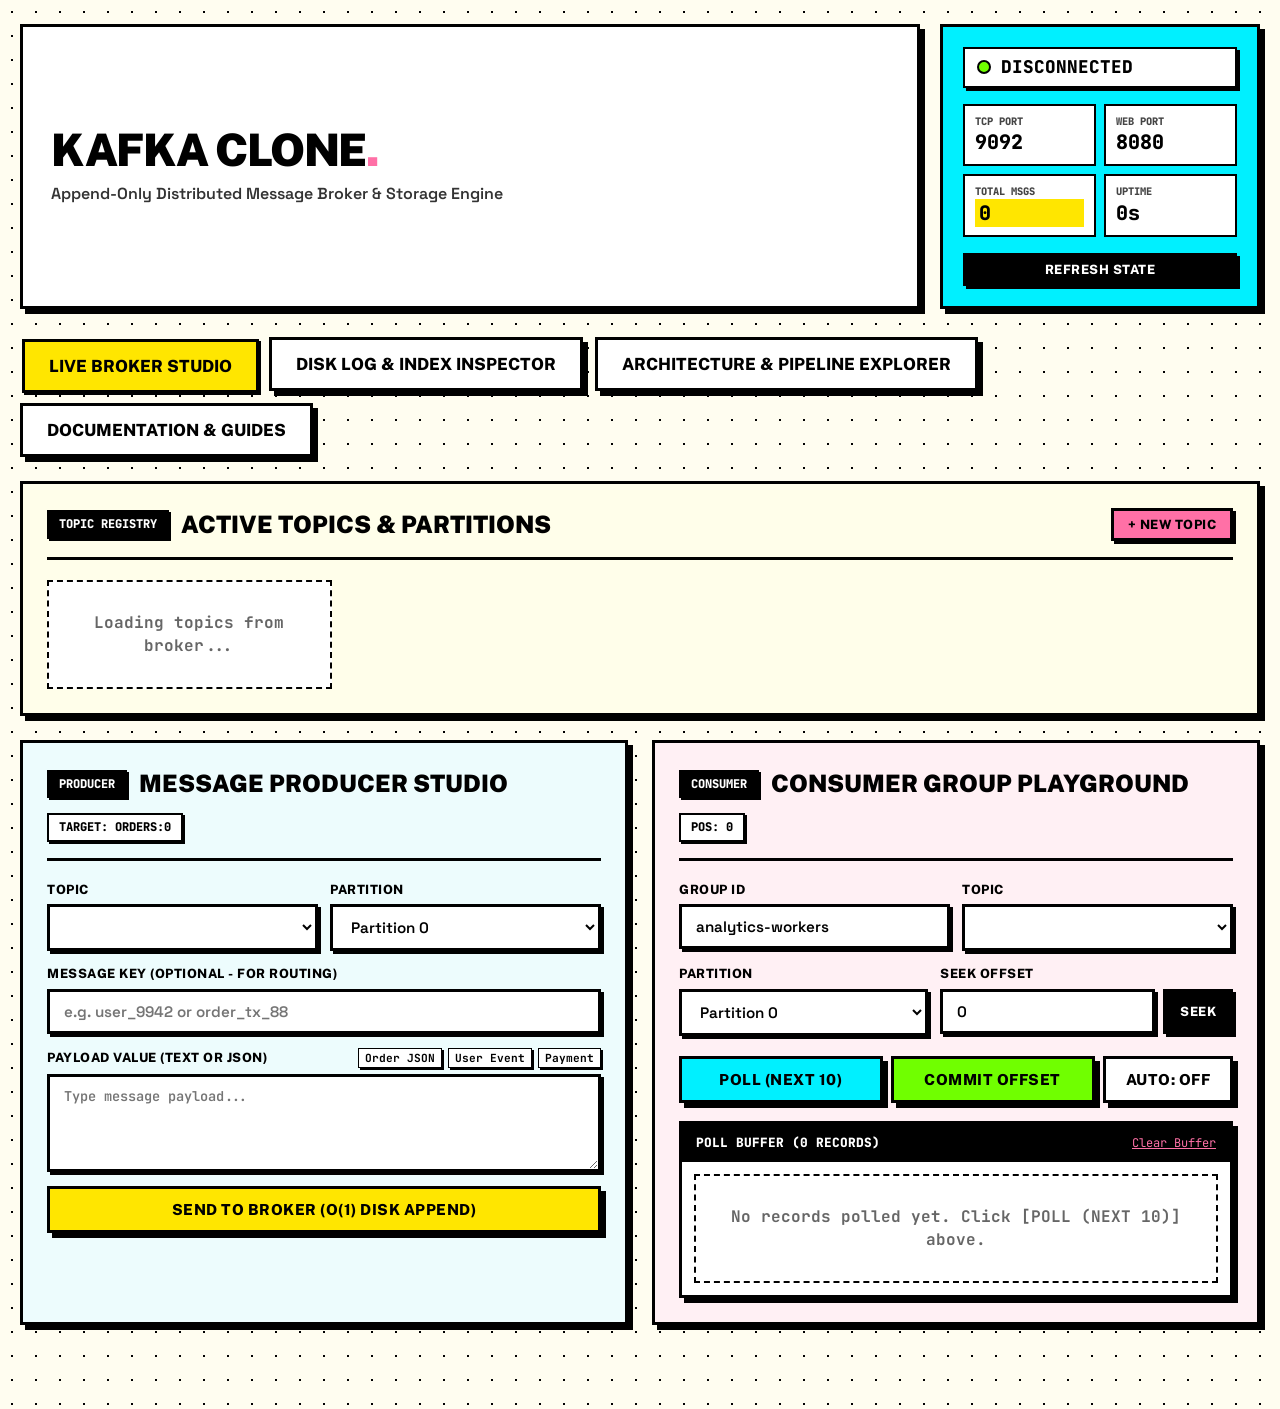
==== web/index.html @ c3f35215 "changelog: added kafka-clone :)" ====
<!DOCTYPE html>
<html lang="en">
<head>
    <meta charset="UTF-8">
    <meta name="viewport" content="width=device-width, initial-scale=1.0">
    <title>KAFKA CLONE // NEO-BRUTALIST DASHBOARD & PIPELINE EXPLORER</title>
    <link rel="preconnect" href="https://fonts.googleapis.com">
    <link rel="preconnect" href="https://fonts.gstatic.com" crossorigin>
    <link href="https://fonts.googleapis.com/css2?family=Public+Sans:wght@700;800;900&family=Space+Grotesk:wght@500;700&family=JetBrains+Mono:wght@500;700;800&display=swap" rel="stylesheet">
    <link rel="stylesheet" href="style.css">
</head>
<body>

    <div class="container">
        <!-- HEADER / HERO -->
        <header class="hero-header">
            <div class="hero-brand">
                <h1 class="hero-title">KAFKA CLONE<span class="dot">.</span></h1>
                <p class="hero-subtitle">Append-Only Distributed Message Broker & Storage Engine</p>
            </div>
            <div class="cluster-status-card">
                <div class="status-indicator">
                    <span class="status-dot pulsing"></span>
                    <span id="clusterStatusText">BROKER ONLINE</span>
                </div>
                <div class="status-metrics">
                    <div class="metric-item">
                        <span class="metric-label">TCP PORT</span>
                        <span class="metric-value" id="statTcpPort">9092</span>
                    </div>
                    <div class="metric-item">
                        <span class="metric-label">WEB PORT</span>
                        <span class="metric-value" id="statHttpPort">8080</span>
                    </div>
                    <div class="metric-item">
                        <span class="metric-label">TOTAL MSGS</span>
                        <span class="metric-value yellow-bg" id="statTotalMsgs">0</span>
                    </div>
                    <div class="metric-item">
                        <span class="metric-label">UPTIME</span>
                        <span class="metric-value" id="statUptime">0s</span>
                    </div>
                </div>
                <button class="btn btn-sm btn-black" id="refreshAllBtn">REFRESH STATE</button>
            </div>
        </header>

        <!-- NAVIGATION TABS -->
        <nav class="main-tabs">
            <button class="tab-btn active" data-tab="studio">
                LIVE BROKER STUDIO
            </button>
            <button class="tab-btn" data-tab="logviewer">
                DISK LOG & INDEX INSPECTOR
            </button>
            <button class="tab-btn" data-tab="pipeline">
                ARCHITECTURE & PIPELINE EXPLORER
            </button>
            <button class="tab-btn" data-tab="docs">
                DOCUMENTATION & GUIDES
            </button>
        </nav>

        <!-- TAB 1: LIVE BROKER STUDIO -->
        <section id="tab-studio" class="tab-pane active">
            <!-- TOPICS ROW -->
            <div class="panel yellow-panel">
                <div class="panel-header">
                    <div class="panel-title">
                        <span class="pill-badge pill-black">TOPIC REGISTRY</span>
                        <h2>Active Topics & Partitions</h2>
                    </div>
                    <div class="panel-actions">
                        <button class="btn btn-sm btn-pink" id="openCreateTopicModalBtn">+ NEW TOPIC</button>
                    </div>
                </div>
                <div class="topic-grid" id="topicsContainer">
                    <div class="empty-state">Loading topics from broker...</div>
                </div>
            </div>

            <!-- PRODUCER & CONSUMER DUAL COLUMNS -->
            <div class="dual-columns">
                <!-- PRODUCER PANEL -->
                <div class="panel cyan-panel">
                    <div class="panel-header">
                        <div class="panel-title">
                            <span class="pill-badge pill-black">PRODUCER</span>
                            <h2>Message Producer Studio</h2>
                        </div>
                        <span class="pill-badge pill-white" id="producerTargetBadge">TARGET: orders:0</span>
                    </div>

                    <form id="produceForm" class="brutalist-form">
                        <div class="form-row dual">
                            <div class="form-group">
                                <label for="prodTopicSelect">TOPIC</label>
                                <select id="prodTopicSelect" class="form-input"></select>
                            </div>
                            <div class="form-group">
                                <label for="prodPartitionSelect">PARTITION</label>
                                <select id="prodPartitionSelect" class="form-input">
                                    <option value="0">Partition 0</option>
                                    <option value="1">Partition 1</option>
                                    <option value="2">Partition 2</option>
                                </select>
                            </div>
                        </div>

                        <div class="form-group">
                            <label for="prodKeyInput">MESSAGE KEY (OPTIONAL - FOR ROUTING)</label>
                            <input type="text" id="prodKeyInput" class="form-input" placeholder="e.g. user_9942 or order_tx_88">
                        </div>

                        <div class="form-group">
                            <div class="label-with-actions">
                                <label for="prodValueInput">PAYLOAD VALUE (TEXT OR JSON)</label>
                                <div class="template-chips">
                                    <button type="button" class="chip" data-tpl="order">Order JSON</button>
                                    <button type="button" class="chip" data-tpl="user">User Event</button>
                                    <button type="button" class="chip" data-tpl="payment">Payment</button>
                                </div>
                            </div>
                            <textarea id="prodValueInput" class="form-input code-input" rows="4" placeholder="Type message payload..."></textarea>
                        </div>

                        <button type="submit" class="btn btn-block btn-yellow" id="produceSubmitBtn">
                            SEND TO BROKER (O(1) DISK APPEND)
                        </button>
                    </form>

                    <!-- PRODUCER RECEIPT -->
                    <div id="producerReceipt" class="receipt-box hidden">
                        <div class="receipt-header">
                            <span class="receipt-title">LAST APPEND RECEIPT</span>
                            <span class="pill-badge pill-green" id="rcptStatus">SUCCESS</span>
                        </div>
                        <div class="receipt-grid">
                            <div><span class="dim">OFFSET:</span> <strong class="highlight" id="rcptOffset">-</strong></div>
                            <div><span class="dim">PARTITION:</span> <span id="rcptPart">-</span></div>
                            <div><span class="dim">CRC32:</span> <span class="mono" id="rcptCrc">-</span></div>
                            <div><span class="dim">TIMESTAMP:</span> <span class="mono" id="rcptTs">-</span></div>
                        </div>
                    </div>
                </div>

                <!-- CONSUMER PANEL -->
                <div class="panel pink-panel">
                    <div class="panel-header">
                        <div class="panel-title">
                            <span class="pill-badge pill-black">CONSUMER</span>
                            <h2>Consumer Group Playground</h2>
                        </div>
                        <span class="pill-badge pill-white" id="consumerPosBadge">POS: 0</span>
                    </div>

                    <div class="consumer-controls">
                        <div class="form-row dual">
                            <div class="form-group">
                                <label for="consGroupInput">GROUP ID</label>
                                <input type="text" id="consGroupInput" class="form-input" value="analytics-workers">
                            </div>
                            <div class="form-group">
                                <label for="consTopicSelect">TOPIC</label>
                                <select id="consTopicSelect" class="form-input"></select>
                            </div>
                        </div>

                        <div class="form-row dual">
                            <div class="form-group">
                                <label for="consPartSelect">PARTITION</label>
                                <select id="consPartSelect" class="form-input">
                                    <option value="0">Partition 0</option>
                                    <option value="1">Partition 1</option>
                                    <option value="2">Partition 2</option>
                                </select>
                            </div>
                            <div class="form-group">
                                <label for="consSeekInput">SEEK OFFSET</label>
                                <div class="input-with-btn">
                                    <input type="number" id="consSeekInput" class="form-input" value="0" min="0">
                                    <button class="btn btn-sm btn-black" id="consSeekBtn">SEEK</button>
                                </div>
                            </div>
                        </div>

                        <div class="action-btn-row">
                            <button class="btn btn-cyan flex-1" id="pollMessagesBtn">POLL (NEXT 10)</button>
                            <button class="btn btn-lime flex-1" id="commitOffsetBtn">COMMIT OFFSET</button>
                            <button class="btn btn-white" id="toggleAutoPollBtn">AUTO: OFF</button>
                        </div>
                    </div>

                    <!-- CONSUMED RECORDS LIST -->
                    <div class="feed-container">
                        <div class="feed-header">
                            <span>POLL BUFFER (<span id="pollCount">0</span> RECORDS)</span>
                            <button class="clean-link" id="clearPollBtn">Clear Buffer</button>
                        </div>
                        <div id="consumedRecordsList" class="records-stream">
                            <div class="empty-state">No records polled yet. Click [POLL (NEXT 10)] above.</div>
                        </div>
                    </div>
                </div>
            </div>
        </section>

        <!-- TAB 2: DISK LOG & INDEX INSPECTOR -->
        <section id="tab-logviewer" class="tab-pane">
            <div class="panel lime-panel">
                <div class="panel-header">
                    <div class="panel-title">
                        <span class="pill-badge pill-black">STORAGE ENGINE</span>
                        <h2>On-Disk Commit Log & Offset Index Inspector</h2>
                    </div>
                    <div class="inspector-controls">
                        <select id="inspectTopicSelect" class="form-input form-sm"></select>
                        <select id="inspectPartSelect" class="form-input form-sm">
                            <option value="0">Partition 0</option>
                            <option value="1">Partition 1</option>
                            <option value="2">Partition 2</option>
                        </select>
                        <button class="btn btn-sm btn-black" id="inspectRefreshBtn">INSPECT FILES</button>
                    </div>
                </div>

                <!-- STORAGE STATS -->
                <div class="storage-meta-cards">
                    <div class="meta-card">
                        <span class="meta-label">DIRECTORY PATH</span>
                        <span class="meta-val mono" id="inspectDir">-</span>
                    </div>
                    <div class="meta-card">
                        <span class="meta-label">HIGH WATERMARK</span>
                        <span class="meta-val highlight" id="inspectHwm">0</span>
                    </div>
                    <div class="meta-card">
                        <span class="meta-label">SEGMENTS ON DISK</span>
                        <span class="meta-val" id="inspectSegCount">0</span>
                    </div>
                    <div class="meta-card">
                        <span class="meta-label">INDEX LOOKUP COST</span>
                        <span class="meta-val lime-bg">O(log N) Binary</span>
                    </div>
                </div>

                <!-- SEGMENTS TABLE -->
                <div class="segment-details-box">
                    <h3>Active & Rolled Log Segments</h3>
                    <div class="table-responsive">
                        <table class="brutalist-table">
                            <thead>
                                <tr>
                                    <th>BASE OFFSET</th>
                                    <th>LOG FILE (.log)</th>
                                    <th>INDEX FILE (.index)</th>
                                    <th>FILE SIZE (BYTES)</th>
                                    <th>INDEXED ENTRIES</th>
                                    <th>STATUS</th>
                                </tr>
                            </thead>
                            <tbody id="segmentsTableBody">
                                <tr><td colspan="6" class="text-center">Select partition to load segments.</td></tr>
                            </tbody>
                        </table>
                    </div>
                </div>

                <!-- RAW DISK RECORD DUMP -->
                <div class="records-dump-box">
                    <div class="dump-header">
                        <h3>Sequential Record Walk (Raw Byte Layout Preview)</h3>
                        <span class="pill-badge pill-yellow">CRC32 VERIFIED</span>
                    </div>
                    <div id="diskRecordsList" class="disk-records-grid">
                        <div class="empty-state">No messages loaded.</div>
                    </div>
                </div>
            </div>
        </section>

        <!-- TAB 3: ARCHITECTURE & PIPELINE EXPLORER -->
        <section id="tab-pipeline" class="tab-pane">
            <div class="panel cream-panel">
                <div class="panel-header">
                    <div class="panel-title">
                        <span class="pill-badge pill-black">HOW IT WORKS</span>
                        <h2>End-to-End Pipeline & Code Architecture</h2>
                    </div>
                    <div class="pipeline-tab-toggles">
                        <button class="pill-toggle active" data-flow="produce">1. PRODUCE FLOW</button>
                        <button class="pill-toggle" data-flow="storage">2. COMMIT LOG & INDEX</button>
                        <button class="pill-toggle" data-flow="fetch">3. FETCH (CONSUME) FLOW</button>
                        <button class="pill-toggle" data-flow="commit">4. OFFSET COMMIT FLOW</button>
                    </div>
                </div>

                <!-- INTERACTIVE PIPELINE DIAGRAM -->
                <div class="pipeline-visualizer">
                    <div id="pipelineDiagram" class="pipeline-nodes-container">
                        <!-- Populated dynamically based on selected flow -->
                    </div>
                </div>

                <!-- DETAILED CODE & EXPLANATION CARD -->
                <div class="pipeline-detail-card" id="pipelineDetailCard">
                    <div class="detail-header">
                        <span class="pill-badge pill-yellow" id="detailStepNum">STEP 1</span>
                        <h3 id="detailStepTitle">Producer Client Dispatches TCP Request</h3>
                    </div>
                    <p id="detailStepDesc" class="detail-description">
                        The client creates a Message payload, encapsulates it into a ProduceRequest with topic and partition, prefixes it with a 4-byte big-endian frame length, and writes to the TCP socket.
                    </p>
                    <div class="code-preview-block">
                        <div class="code-preview-header">
                            <span id="detailCodeFile">src/client/Producer.java</span>
                            <span class="code-lang">JAVA</span>
                        </div>
                        <pre><code id="detailCodeContent">// Click any step above to inspect its implementation</code></pre>
                    </div>
                </div>

                <!-- ARCHITECTURAL ADVANTAGES -->
                <div class="architecture-grid">
                    <div class="arch-card">
                        <div class="arch-badge">ZERO DISK HEAD SEEK</div>
                        <h4>Why Append-Only Logs?</h4>
                        <p>Unlike relational databases that perform random B-Tree page writes, Kafka logs append strictly to the end of the file. Sequential disk I/O on modern storage drives achieves hundreds of megabytes per second, leveraging the operating system page cache without random seek penalties.</p>
                    </div>
                    <div class="arch-card">
                        <div class="arch-badge">BINARY OFFSET INDEX</div>
                        <h4>Why .index Files?</h4>
                        <p>Scanning a large log file from byte zero to find an offset is inefficient. The broker writes a fixed 16-byte index entry [8B offset | 8B physical byte position] every message. A binary search immediately finds the exact byte to seek to in O(log N) time.</p>
                    </div>
                    <div class="arch-card">
                        <div class="arch-badge">NON-DESTRUCTIVE READS</div>
                        <h4>Why Consumer Offsets?</h4>
                        <p>Traditional queues delete messages as consumers process them. In Kafka, messages are immutable and permanent. Multiple consumer groups can read the same stream independently at their own pace, or rewind (seek) to replay events anytime.</p>
                    </div>
                </div>
            </div>
        </section>

        <!-- TAB 4: DOCUMENTATION & GUIDES -->
        <section id="tab-docs" class="tab-pane">
            <div class="panel yellow-panel">
                <div class="panel-header">
                    <div class="panel-title">
                        <span class="pill-badge pill-black">DOCS HUB</span>
                        <h2>Project Documentation & Manual Guides</h2>
                    </div>
                    <div class="doc-selector-tabs">
                        <button class="btn btn-sm btn-yellow active doc-tab-btn" data-doc="readme">README.md</button>
                        <button class="btn btn-sm btn-white doc-tab-btn" data-doc="testing">MANUAL_TESTING_GUIDE.md</button>
                        <button class="btn btn-sm btn-white doc-tab-btn" data-doc="architecture">ARCHITECTURE_AND_PIPELINE.md</button>
                    </div>
                </div>

                <!-- DOC CARDS OVERVIEW -->
                <div class="doc-cards-grid">
                    <div class="doc-summary-card" data-doc="readme">
                        <div class="doc-card-badge pill-yellow">START HERE</div>
                        <h3>Project README</h3>
                        <p>Architecture overview, quickstart instructions, web dashboard usage guide, and component breakdown.</p>
                        <button class="btn btn-sm btn-black" onclick="switchDoc('readme')">VIEW README</button>
                    </div>
                    <div class="doc-summary-card" data-doc="testing">
                        <div class="doc-card-badge pill-cyan">STEP-BY-STEP</div>
                        <h3>Manual Testing Guide</h3>
                        <p>Compilation with javac, execution, REST API commands, custom Java client code, and crash recovery verification.</p>
                        <button class="btn btn-sm btn-black" onclick="switchDoc('testing')">VIEW TESTING GUIDE</button>
                    </div>
                    <div class="doc-summary-card" data-doc="architecture">
                        <div class="doc-card-badge pill-pink">DEEP DIVE</div>
                        <h3>Architecture & Pipelines</h3>
                        <p>Append-only log mechanics, binary index lookups, and sequence diagrams for Produce, Storage, Fetch, and Commit.</p>
                        <button class="btn btn-sm btn-black" onclick="switchDoc('architecture')">VIEW ARCHITECTURE</button>
                    </div>
                </div>

                <!-- MARKDOWN CONTENT VIEWER -->
                <div class="doc-viewer-container">
                    <div class="doc-viewer-header">
                        <div class="doc-title-box">
                            <span class="pill-badge pill-black" id="activeDocBadge">README.md</span>
                            <span class="doc-file-path" id="activeDocPath">kafka-clone/README.md</span>
                        </div>
                        <button class="btn btn-sm btn-white" id="copyDocBtn">COPY RAW MARKDOWN</button>
                    </div>
                    <div id="docContentRendered" class="doc-rendered-body">
                        Loading document...
                    </div>
                </div>
            </div>
        </section>

        <!-- CREATE TOPIC MODAL -->
        <div id="createTopicModal" class="modal-overlay hidden">
            <div class="modal-card">
                <div class="modal-header">
                    <h3>CREATE NEW TOPIC</h3>
                    <button class="close-modal-btn" id="closeModalBtn">&times;</button>
                </div>
                <form id="createTopicForm">
                    <div class="form-group">
                        <label for="newTopicName">TOPIC NAME</label>
                        <input type="text" id="newTopicName" class="form-input" placeholder="e.g. payments, clickstream" required>
                    </div>
                    <div class="form-group">
                        <label for="newTopicPartitions">PARTITION COUNT</label>
                        <input type="number" id="newTopicPartitions" class="form-input" value="3" min="1" max="16">
                        <small>Messages will be distributed across these partitions.</small>
                    </div>
                    <div class="modal-actions">
                        <button type="button" class="btn btn-white" id="cancelModalBtn">CANCEL</button>
                        <button type="submit" class="btn btn-yellow">CREATE TOPIC</button>
                    </div>
                </form>
            </div>
        </div>
    </div>

    <script src="app.js"></script>
</body>
</html>
---- web/style.css ----
/* ==========================================================
   NEO-BRUTALISM DESIGN SYSTEM FOR KAFKA CLONE DASHBOARD
   - Bold 3px-4px solid black borders
   - Hard, un-blurred drop shadows (5px 5px 0px #000)
   - High-contrast vibrant saturated color blocks
   - Tactile interactive press transitions
   ========================================================== */

:root {
    --bg-main: #FFFDF0;
    --border-black: #000000;
    --border-w: 3px;
    --shadow-distance: 5px;
    --shadow-main: 5px 5px 0px #000000;
    --shadow-hover: 7px 7px 0px #000000;
    --shadow-active: 1px 1px 0px #000000;
    
    /* Vibrant Neo-Brutalist Colors */
    --color-yellow: #FFE600;
    --color-cyan: #00F0FF;
    --color-pink: #FF70A6;
    --color-lime: #70FF00;
    --color-orange: #FF9F1C;
    --color-purple: #B388FF;
    --color-white: #FFFFFF;
    --color-black: #000000;
    --color-card-bg: #FFFFFF;
    
    --font-heading: 'Public Sans', 'Space Grotesk', -apple-system, sans-serif;
    --font-body: 'Space Grotesk', -apple-system, sans-serif;
    --font-mono: 'JetBrains Mono', 'Courier New', monospace;
}

* {
    box-sizing: border-box;
    margin: 0;
    padding: 0;
}

body {
    background-color: var(--bg-main);
    color: var(--border-black);
    font-family: var(--font-body);
    line-height: 1.4;
    overflow-x: hidden;
    background-image: radial-gradient(#000000 1.2px, transparent 1.2px);
    background-size: 24px 24px;
}

/* TICKER BANNER */
.ticker-banner {
    background: var(--color-yellow);
    border-bottom: var(--border-w) solid var(--border-black);
    padding: 8px 0;
    overflow: hidden;
    white-space: nowrap;
    font-family: var(--font-mono);
    font-weight: 800;
    font-size: 0.85rem;
    letter-spacing: 1px;
}

.ticker-content {
    display: inline-block;
    animation: marquee 25s linear infinite;
}

@keyframes marquee {
    0% { transform: translateX(0); }
    100% { transform: translateX(-50%); }
}

.container {
    max-width: 1300px;
    margin: 0 auto;
    padding: 24px 20px 60px 20px;
}

/* HERO HEADER */
.hero-header {
    display: flex;
    justify-content: space-between;
    align-items: stretch;
    gap: 20px;
    margin-bottom: 28px;
    flex-wrap: wrap;
}

.hero-brand {
    background: var(--color-white);
    border: var(--border-w) solid var(--border-black);
    box-shadow: var(--shadow-main);
    padding: 24px 28px;
    flex: 1;
    min-width: 320px;
    display: flex;
    flex-direction: column;
    justify-content: center;
}

.brand-badge {
    display: inline-block;
    background: var(--color-black);
    color: var(--color-yellow);
    font-family: var(--font-mono);
    font-weight: 800;
    font-size: 0.75rem;
    padding: 4px 10px;
    border: 2px solid var(--border-black);
    margin-bottom: 12px;
    align-self: flex-start;
}

.hero-title {
    font-family: var(--font-heading);
    font-size: 2.8rem;
    font-weight: 900;
    letter-spacing: -1.5px;
    line-height: 1;
    text-transform: uppercase;
}

.hero-title .dot {
    color: var(--color-pink);
}

.hero-subtitle {
    margin-top: 10px;
    font-size: 1rem;
    font-weight: 600;
    color: #333;
}

.cluster-status-card {
    background: var(--color-cyan);
    border: var(--border-w) solid var(--border-black);
    box-shadow: var(--shadow-main);
    padding: 20px;
    min-width: 320px;
    display: flex;
    flex-direction: column;
    justify-content: space-between;
    gap: 16px;
}

.status-indicator {
    display: flex;
    align-items: center;
    gap: 10px;
    font-weight: 800;
    font-family: var(--font-mono);
    font-size: 1.1rem;
    background: var(--color-white);
    border: 2px solid var(--border-black);
    padding: 6px 12px;
    box-shadow: 3px 3px 0px #000;
}

.status-dot {
    width: 14px;
    height: 14px;
    background: var(--color-lime);
    border: 2px solid var(--border-black);
    border-radius: 50%;
    display: inline-block;
}

.status-dot.pulsing {
    animation: pulse 1.5s infinite;
}

@keyframes pulse {
    0% { transform: scale(1); opacity: 1; }
    50% { transform: scale(1.25); opacity: 0.7; }
    100% { transform: scale(1); opacity: 1; }
}

.status-metrics {
    display: grid;
    grid-template-columns: repeat(2, 1fr);
    gap: 8px;
}

.metric-item {
    background: var(--color-white);
    border: 2px solid var(--border-black);
    padding: 8px 10px;
    display: flex;
    flex-direction: column;
}

.metric-label {
    font-size: 0.65rem;
    font-family: var(--font-mono);
    font-weight: 800;
    color: #444;
}

.metric-value {
    font-family: var(--font-mono);
    font-size: 1.25rem;
    font-weight: 800;
}

.yellow-bg {
    background: var(--color-yellow);
    padding: 0 4px;
    display: inline-block;
}

.lime-bg {
    background: var(--color-lime);
    padding: 0 4px;
    display: inline-block;
}

/* BUTTONS */
.btn {
    display: inline-flex;
    align-items: center;
    justify-content: center;
    font-family: var(--font-heading);
    font-weight: 800;
    font-size: 0.95rem;
    text-transform: uppercase;
    padding: 12px 20px;
    border: var(--border-w) solid var(--border-black);
    box-shadow: var(--shadow-main);
    cursor: pointer;
    background: var(--color-white);
    color: var(--border-black);
    transition: all 0.1s ease-in-out;
    text-decoration: none;
    letter-spacing: 0.5px;
}

.btn:hover {
    transform: translate(-2px, -2px);
    box-shadow: var(--shadow-hover);
}

.btn:active {
    transform: translate(3px, 3px);
    box-shadow: var(--shadow-active);
}

.btn-sm {
    padding: 6px 14px;
    font-size: 0.8rem;
    box-shadow: 3px 3px 0px #000;
}

.btn-sm:hover {
    box-shadow: 5px 5px 0px #000;
}

.btn-sm:active {
    box-shadow: 1px 1px 0px #000;
}

.btn-block {
    width: 100%;
}

.btn-black {
    background: var(--color-black);
    color: var(--color-white);
}

.btn-yellow {
    background: var(--color-yellow);
    color: var(--color-black);
}

.btn-pink {
    background: var(--color-pink);
    color: var(--color-black);
}

.btn-cyan {
    background: var(--color-cyan);
    color: var(--color-black);
}

.btn-lime {
    background: var(--color-lime);
    color: var(--color-black);
}

.btn-white {
    background: var(--color-white);
    color: var(--color-black);
}

.flex-1 {
    flex: 1;
}

/* MAIN TABS */
.main-tabs {
    display: flex;
    gap: 12px;
    margin-bottom: 24px;
    flex-wrap: wrap;
}

.tab-btn {
    background: var(--color-white);
    border: var(--border-w) solid var(--border-black);
    box-shadow: var(--shadow-main);
    padding: 14px 24px;
    font-family: var(--font-heading);
    font-weight: 800;
    font-size: 1.05rem;
    cursor: pointer;
    display: inline-flex;
    align-items: center;
    gap: 8px;
    transition: all 0.1s ease;
}

.tab-btn:hover {
    transform: translate(-2px, -2px);
    box-shadow: var(--shadow-hover);
}

.tab-btn.active {
    background: var(--color-yellow);
    transform: translate(2px, 2px);
    box-shadow: 2px 2px 0px #000;
}

.tab-pane {
    display: none;
}

.tab-pane.active {
    display: block;
    animation: fadeIn 0.2s ease-in-out;
}

@keyframes fadeIn {
    from { opacity: 0; transform: translateY(6px); }
    to { opacity: 1; transform: translateY(0); }
}

/* PANELS */
.panel {
    background: var(--color-white);
    border: var(--border-w) solid var(--border-black);
    box-shadow: var(--shadow-main);
    padding: 24px;
    margin-bottom: 24px;
}

.panel-header {
    display: flex;
    justify-content: space-between;
    align-items: center;
    margin-bottom: 20px;
    flex-wrap: wrap;
    gap: 12px;
    border-bottom: var(--border-w) solid var(--border-black);
    padding-bottom: 16px;
}

.panel-title {
    display: flex;
    align-items: center;
    gap: 12px;
}

.panel-title h2 {
    font-family: var(--font-heading);
    font-size: 1.5rem;
    font-weight: 900;
    text-transform: uppercase;
}

.yellow-panel { background: #FFFEEA; }
.cyan-panel { background: #EDFCFD; }
.pink-panel { background: #FFF0F4; }
.lime-panel { background: #F6FFF0; }
.cream-panel { background: #FFFFFF; }

/* BADGES & PILLS */
.pill-badge {
    display: inline-block;
    padding: 4px 10px;
    font-family: var(--font-mono);
    font-weight: 800;
    font-size: 0.75rem;
    border: 2px solid var(--border-black);
    box-shadow: 2px 2px 0px #000;
    text-transform: uppercase;
}

.pill-black { background: var(--color-black); color: var(--color-white); }
.pill-yellow { background: var(--color-yellow); color: var(--color-black); }
.pill-cyan { background: var(--color-cyan); color: var(--color-black); }
.pill-pink { background: var(--color-pink); color: var(--color-black); }
.pill-lime { background: var(--color-lime); color: var(--color-black); }
.pill-green { background: #00E676; color: var(--color-black); }
.pill-white { background: var(--color-white); color: var(--color-black); }

/* TOPICS GRID */
.topic-grid {
    display: grid;
    grid-template-columns: repeat(auto-fill, minmax(280px, 1fr));
    gap: 16px;
}

.topic-card {
    background: var(--color-white);
    border: var(--border-w) solid var(--border-black);
    box-shadow: 4px 4px 0px #000;
    padding: 16px;
    cursor: pointer;
    transition: all 0.1s ease;
}

.topic-card:hover {
    transform: translate(-2px, -2px);
    box-shadow: 6px 6px 0px #000;
}

.topic-card.active {
    background: var(--color-yellow);
    border-color: var(--border-black);
}

.topic-card-header {
    display: flex;
    justify-content: space-between;
    align-items: center;
    margin-bottom: 12px;
}

.topic-card-name {
    font-family: var(--font-heading);
    font-weight: 900;
    font-size: 1.2rem;
}

.partitions-list {
    display: flex;
    flex-direction: column;
    gap: 6px;
}

.partition-badge-row {
    display: flex;
    justify-content: space-between;
    font-family: var(--font-mono);
    font-size: 0.8rem;
    padding: 4px 8px;
    border: 1.5px solid var(--border-black);
    background: #FAFAFA;
}

.partition-badge-row strong {
    color: var(--color-black);
}

/* DUAL COLUMNS */
.dual-columns {
    display: grid;
    grid-template-columns: 1fr 1fr;
    gap: 24px;
}

@media (max-width: 900px) {
    .dual-columns {
        grid-template-columns: 1fr;
    }
}

/* FORMS */
.brutalist-form, .consumer-controls {
    display: flex;
    flex-direction: column;
    gap: 14px;
}

.form-group {
    display: flex;
    flex-direction: column;
    gap: 6px;
}

.form-row.dual {
    display: grid;
    grid-template-columns: 1fr 1fr;
    gap: 12px;
}

label {
    font-family: var(--font-heading);
    font-weight: 800;
    font-size: 0.8rem;
    letter-spacing: 0.5px;
    text-transform: uppercase;
}

.form-input {
    border: var(--border-w) solid var(--border-black);
    box-shadow: 3px 3px 0px #000;
    padding: 10px 14px;
    font-family: var(--font-body);
    font-size: 0.95rem;
    font-weight: 600;
    background: var(--color-white);
    color: var(--border-black);
    outline: none;
}

.form-input:focus {
    box-shadow: 5px 5px 0px #000;
    background: #FFFFF8;
}

.form-sm {
    padding: 6px 10px;
    font-size: 0.85rem;
}

.code-input {
    font-family: var(--font-mono);
    font-size: 0.85rem;
    resize: vertical;
}

.input-with-btn {
    display: flex;
    gap: 8px;
}

.input-with-btn input {
    flex: 1;
}

.label-with-actions {
    display: flex;
    justify-content: space-between;
    align-items: center;
    flex-wrap: wrap;
    gap: 6px;
}

.template-chips {
    display: flex;
    gap: 6px;
}

.chip {
    background: var(--color-white);
    border: 1.5px solid var(--border-black);
    box-shadow: 2px 2px 0px #000;
    font-family: var(--font-mono);
    font-size: 0.7rem;
    font-weight: 700;
    padding: 2px 6px;
    cursor: pointer;
}

.chip:hover {
    background: var(--color-yellow);
}

.chip:active {
    transform: translate(1px, 1px);
    box-shadow: 1px 1px 0px #000;
}

.action-btn-row {
    display: flex;
    gap: 8px;
    margin-top: 6px;
    flex-wrap: wrap;
}

/* RECEIPT BOX */
.receipt-box {
    margin-top: 18px;
    background: var(--color-white);
    border: var(--border-w) solid var(--border-black);
    box-shadow: var(--shadow-main);
    padding: 16px;
}

.receipt-header {
    display: flex;
    justify-content: space-between;
    align-items: center;
    margin-bottom: 12px;
    padding-bottom: 8px;
    border-bottom: 2px dashed var(--border-black);
}

.receipt-title {
    font-family: var(--font-heading);
    font-weight: 900;
    font-size: 0.9rem;
}

.receipt-grid {
    display: grid;
    grid-template-columns: repeat(2, 1fr);
    gap: 8px;
    font-family: var(--font-mono);
    font-size: 0.85rem;
}

.receipt-grid .dim {
    color: #666;
    font-size: 0.75rem;
}

.receipt-grid .highlight {
    background: var(--color-lime);
    padding: 0 4px;
    border: 1px solid var(--border-black);
}

/* CONSUMER FEED */
.feed-container {
    margin-top: 18px;
    border: var(--border-w) solid var(--border-black);
    box-shadow: var(--shadow-main);
    background: var(--color-white);
}

.feed-header {
    display: flex;
    justify-content: space-between;
    align-items: center;
    padding: 10px 14px;
    background: var(--color-black);
    color: var(--color-white);
    font-family: var(--font-mono);
    font-weight: 800;
    font-size: 0.8rem;
}

.clean-link {
    background: none;
    border: none;
    color: var(--color-pink);
    text-decoration: underline;
    font-family: var(--font-mono);
    font-size: 0.75rem;
    cursor: pointer;
}

.records-stream {
    max-height: 380px;
    overflow-y: auto;
    padding: 12px;
    display: flex;
    flex-direction: column;
    gap: 10px;
}

.record-card {
    border: 2px solid var(--border-black);
    box-shadow: 3px 3px 0px #000;
    padding: 10px;
    background: #FFFDF0;
}

.record-top {
    display: flex;
    justify-content: space-between;
    align-items: center;
    margin-bottom: 6px;
    font-family: var(--font-mono);
    font-size: 0.8rem;
}

.record-offset {
    background: var(--color-yellow);
    border: 1px solid var(--border-black);
    padding: 2px 6px;
    font-weight: 800;
}

.record-key {
    font-family: var(--font-mono);
    font-weight: 700;
    color: #333;
    margin-bottom: 4px;
    font-size: 0.85rem;
}

.record-val {
    font-family: var(--font-mono);
    font-size: 0.85rem;
    background: #FFFFFF;
    border: 1px solid var(--border-black);
    padding: 6px;
    white-space: pre-wrap;
    word-break: break-all;
}

/* STORAGE INSPECTOR */
.inspector-controls {
    display: flex;
    gap: 10px;
    align-items: center;
    flex-wrap: wrap;
}

.storage-meta-cards {
    display: grid;
    grid-template-columns: repeat(auto-fit, minmax(220px, 1fr));
    gap: 14px;
    margin-bottom: 24px;
}

.meta-card {
    background: var(--color-white);
    border: var(--border-w) solid var(--border-black);
    box-shadow: 3px 3px 0px #000;
    padding: 14px;
    display: flex;
    flex-direction: column;
    gap: 4px;
}

.meta-label {
    font-family: var(--font-mono);
    font-size: 0.7rem;
    font-weight: 800;
    color: #555;
}

.meta-val {
    font-family: var(--font-mono);
    font-size: 1.1rem;
    font-weight: 800;
    word-break: break-all;
}

.table-responsive {
    overflow-x: auto;
}

.brutalist-table {
    width: 100%;
    border-collapse: collapse;
    border: var(--border-w) solid var(--border-black);
    box-shadow: var(--shadow-main);
    background: var(--color-white);
    font-family: var(--font-mono);
    font-size: 0.85rem;
    margin-bottom: 24px;
}

.brutalist-table th {
    background: var(--color-black);
    color: var(--color-white);
    padding: 12px;
    text-align: left;
    font-weight: 800;
    border-bottom: var(--border-w) solid var(--border-black);
}

.brutalist-table td {
    padding: 10px 12px;
    border: 1.5px solid var(--border-black);
}

.brutalist-table tr:nth-child(even) {
    background: #FFFDF0;
}

.records-dump-box {
    margin-top: 24px;
}

.dump-header {
    display: flex;
    justify-content: space-between;
    align-items: center;
    margin-bottom: 14px;
}

.disk-records-grid {
    display: grid;
    grid-template-columns: repeat(auto-fill, minmax(320px, 1fr));
    gap: 14px;
}

.disk-record-item {
    background: var(--color-white);
    border: 2px solid var(--border-black);
    box-shadow: 3px 3px 0px #000;
    padding: 12px;
    display: flex;
    flex-direction: column;
    gap: 6px;
}

/* PIPELINE VISUALIZER */
.pipeline-tab-toggles {
    display: flex;
    gap: 8px;
    flex-wrap: wrap;
}

.pill-toggle {
    background: var(--color-white);
    border: 2px solid var(--border-black);
    box-shadow: 3px 3px 0px #000;
    padding: 6px 14px;
    font-family: var(--font-heading);
    font-weight: 800;
    font-size: 0.85rem;
    cursor: pointer;
    transition: all 0.1s ease;
}

.pill-toggle.active {
    background: var(--color-yellow);
    transform: translate(2px, 2px);
    box-shadow: 1px 1px 0px #000;
}

.pipeline-visualizer {
    margin: 24px 0;
    overflow-x: auto;
    padding: 16px 4px;
}

.pipeline-nodes-container {
    display: flex;
    align-items: center;
    gap: 12px;
    min-width: 800px;
}

.pipeline-node {
    background: var(--color-white);
    border: var(--border-w) solid var(--border-black);
    box-shadow: var(--shadow-main);
    padding: 16px;
    flex: 1;
    min-width: 170px;
    cursor: pointer;
    transition: all 0.15s ease;
    display: flex;
    flex-direction: column;
    gap: 6px;
}

.pipeline-node:hover {
    transform: translate(-3px, -3px);
    box-shadow: var(--shadow-hover);
}

.pipeline-node.selected {
    background: var(--color-yellow);
    border-color: var(--border-black);
    transform: translate(2px, 2px);
    box-shadow: 2px 2px 0px #000;
}

.node-num {
    font-family: var(--font-mono);
    font-size: 0.7rem;
    font-weight: 800;
    background: var(--color-black);
    color: var(--color-white);
    padding: 2px 6px;
    align-self: flex-start;
}

.node-title {
    font-family: var(--font-heading);
    font-weight: 900;
    font-size: 1rem;
    line-height: 1.2;
}

.node-sub {
    font-size: 0.75rem;
    color: #444;
}

.pipeline-arrow {
    font-size: 1.5rem;
    font-weight: 900;
}

/* PIPELINE DETAIL CARD */
.pipeline-detail-card {
    background: var(--color-white);
    border: var(--border-w) solid var(--border-black);
    box-shadow: var(--shadow-main);
    padding: 24px;
    margin-bottom: 28px;
}

.detail-header {
    display: flex;
    align-items: center;
    gap: 12px;
    margin-bottom: 12px;
}

.detail-header h3 {
    font-family: var(--font-heading);
    font-size: 1.4rem;
    font-weight: 900;
}

.detail-description {
    font-size: 1rem;
    font-weight: 600;
    margin-bottom: 20px;
    line-height: 1.5;
}

.code-preview-block {
    border: var(--border-w) solid var(--border-black);
    box-shadow: 4px 4px 0px #000;
    background: #18181B;
    color: #F4F4F5;
}

.code-preview-header {
    display: flex;
    justify-content: space-between;
    align-items: center;
    background: #27272A;
    padding: 8px 14px;
    font-family: var(--font-mono);
    font-size: 0.75rem;
    font-weight: 700;
    border-bottom: 2px solid var(--border-black);
}

.code-preview-block pre {
    padding: 16px;
    overflow-x: auto;
    font-family: var(--font-mono);
    font-size: 0.85rem;
    line-height: 1.45;
}

/* ARCHITECTURE CARDS GRID */
.architecture-grid {
    display: grid;
    grid-template-columns: repeat(auto-fit, minmax(300px, 1fr));
    gap: 20px;
    margin-top: 24px;
}

.arch-card {
    background: var(--color-white);
    border: var(--border-w) solid var(--border-black);
    box-shadow: var(--shadow-main);
    padding: 20px;
}

.arch-badge {
    display: inline-block;
    background: var(--color-yellow);
    border: 1.5px solid var(--border-black);
    padding: 4px 8px;
    font-family: var(--font-mono);
    font-weight: 800;
    font-size: 0.75rem;
    margin-bottom: 12px;
}

.arch-card h4 {
    font-family: var(--font-heading);
    font-size: 1.2rem;
    font-weight: 900;
    margin-bottom: 10px;
}

.arch-card p {
    font-size: 0.9rem;
    line-height: 1.5;
    color: #222;
}

/* MODAL */
.modal-overlay {
    position: fixed;
    top: 0;
    left: 0;
    width: 100vw;
    height: 100vh;
    background: rgba(0, 0, 0, 0.6);
    display: flex;
    align-items: center;
    justify-content: center;
    z-index: 1000;
}

.modal-overlay.hidden {
    display: none;
}

.modal-card {
    background: var(--color-white);
    border: var(--border-w) solid var(--border-black);
    box-shadow: 8px 8px 0px #000;
    padding: 28px;
    width: 90%;
    max-width: 460px;
}

.modal-header {
    display: flex;
    justify-content: space-between;
    align-items: center;
    margin-bottom: 20px;
    border-bottom: var(--border-w) solid var(--border-black);
    padding-bottom: 10px;
}

.modal-header h3 {
    font-family: var(--font-heading);
    font-weight: 900;
    font-size: 1.3rem;
}

.close-modal-btn {
    background: none;
    border: none;
    font-size: 1.8rem;
    font-weight: 900;
    cursor: pointer;
}

.modal-actions {
    display: flex;
    gap: 12px;
    margin-top: 20px;
    justify-content: flex-end;
}

/* FOOTER */
.brutalist-footer {
    display: flex;
    justify-content: space-between;
    align-items: center;
    margin-top: 40px;
    padding: 16px 20px;
    border: var(--border-w) solid var(--border-black);
    box-shadow: var(--shadow-main);
    background: var(--color-white);
    flex-wrap: wrap;
    gap: 12px;
    font-family: var(--font-mono);
    font-size: 0.85rem;
}

/* UTILITY HELPERS */
.mono { font-family: var(--font-mono); }
.hidden { display: none !important; }
.empty-state {
    padding: 30px;
    text-align: center;
    font-family: var(--font-mono);
    font-weight: 700;
    color: #666;
    border: 2px dashed var(--border-black);
    background: #FFF;
}

/* ==========================================
   DOCUMENTATION HUB STYLES
   ========================================== */

.doc-selector-tabs {
    display: flex;
    gap: 8px;
    flex-wrap: wrap;
}

.doc-cards-grid {
    display: grid;
    grid-template-columns: repeat(auto-fit, minmax(300px, 1fr));
    gap: 16px;
    margin-bottom: 24px;
}

.doc-summary-card {
    background: var(--color-white);
    border: var(--border-w) solid var(--border-black);
    box-shadow: 4px 4px 0px #000;
    padding: 20px;
    display: flex;
    flex-direction: column;
    justify-content: space-between;
    gap: 12px;
}

.doc-summary-card h3 {
    font-family: var(--font-heading);
    font-size: 1.25rem;
    font-weight: 900;
}

.doc-summary-card p {
    font-size: 0.9rem;
    line-height: 1.5;
    color: #333;
}

.doc-card-badge {
    align-self: flex-start;
    font-family: var(--font-mono);
    font-size: 0.7rem;
    font-weight: 800;
    padding: 2px 6px;
    border: 1.5px solid var(--border-black);
    box-shadow: 2px 2px 0px #000;
}

.doc-viewer-container {
    border: var(--border-w) solid var(--border-black);
    box-shadow: var(--shadow-main);
    background: var(--color-white);
}

.doc-viewer-header {
    display: flex;
    justify-content: space-between;
    align-items: center;
    padding: 14px 18px;
    background: #F4F0EA;
    border-bottom: var(--border-w) solid var(--border-black);
    flex-wrap: wrap;
    gap: 10px;
}

.doc-title-box {
    display: flex;
    align-items: center;
    gap: 10px;
}

.doc-file-path {
    font-family: var(--font-mono);
    font-weight: 700;
    font-size: 0.85rem;
    color: #444;
}

.doc-rendered-body {
    padding: 28px;
    max-height: 700px;
    overflow-y: auto;
    font-family: var(--font-body);
    line-height: 1.65;
    color: #111;
}

.doc-rendered-body h1, 
.doc-rendered-body h2, 
.doc-rendered-body h3, 
.doc-rendered-body h4 {
    font-family: var(--font-heading);
    font-weight: 900;
    margin-top: 1.5em;
    margin-bottom: 0.5em;
    border-bottom: 2px solid #000;
    padding-bottom: 4px;
}

.doc-rendered-body h1 { font-size: 1.8rem; }
.doc-rendered-body h2 { font-size: 1.4rem; }
.doc-rendered-body h3 { font-size: 1.15rem; border-bottom: none; }

.doc-rendered-body p {
    margin-bottom: 1em;
}

.doc-rendered-body pre {
    background: #18181B;
    color: #FAFAFA;
    border: 2px solid #000;
    box-shadow: 3px 3px 0px #000;
    padding: 16px;
    overflow-x: auto;
    margin: 16px 0;
    font-family: var(--font-mono);
    font-size: 0.85rem;
    line-height: 1.5;
}

.doc-rendered-body code {
    font-family: var(--font-mono);
    background: #F0EDE5;
    border: 1px solid #000;
    padding: 2px 6px;
    font-size: 0.85em;
    font-weight: 700;
}

.doc-rendered-body pre code {
    background: transparent;
    border: none;
    padding: 0;
    color: inherit;
}

.doc-rendered-body table {
    width: 100%;
    border-collapse: collapse;
    border: 2px solid #000;
    box-shadow: 3px 3px 0px #000;
    margin: 16px 0;
    font-family: var(--font-mono);
    font-size: 0.85rem;
}

.doc-rendered-body th {
    background: #000;
    color: #FFF;
    padding: 10px;
    text-align: left;
}

.doc-rendered-body td {
    padding: 8px 10px;
    border: 1.5px solid #000;
}

.doc-rendered-body tr:nth-child(even) {
    background: #FFFDF0;
}

.doc-rendered-body ul, .doc-rendered-body ol {
    margin-left: 24px;
    margin-bottom: 1em;
}

.doc-rendered-body blockquote {
    border-left: 5px solid var(--color-yellow);
    background: #FFFEEA;
    padding: 12px 16px;
    margin: 16px 0;
    border: 2px solid #000;
    border-left-width: 8px;
    box-shadow: 3px 3px 0px #000;
    font-weight: 600;
}
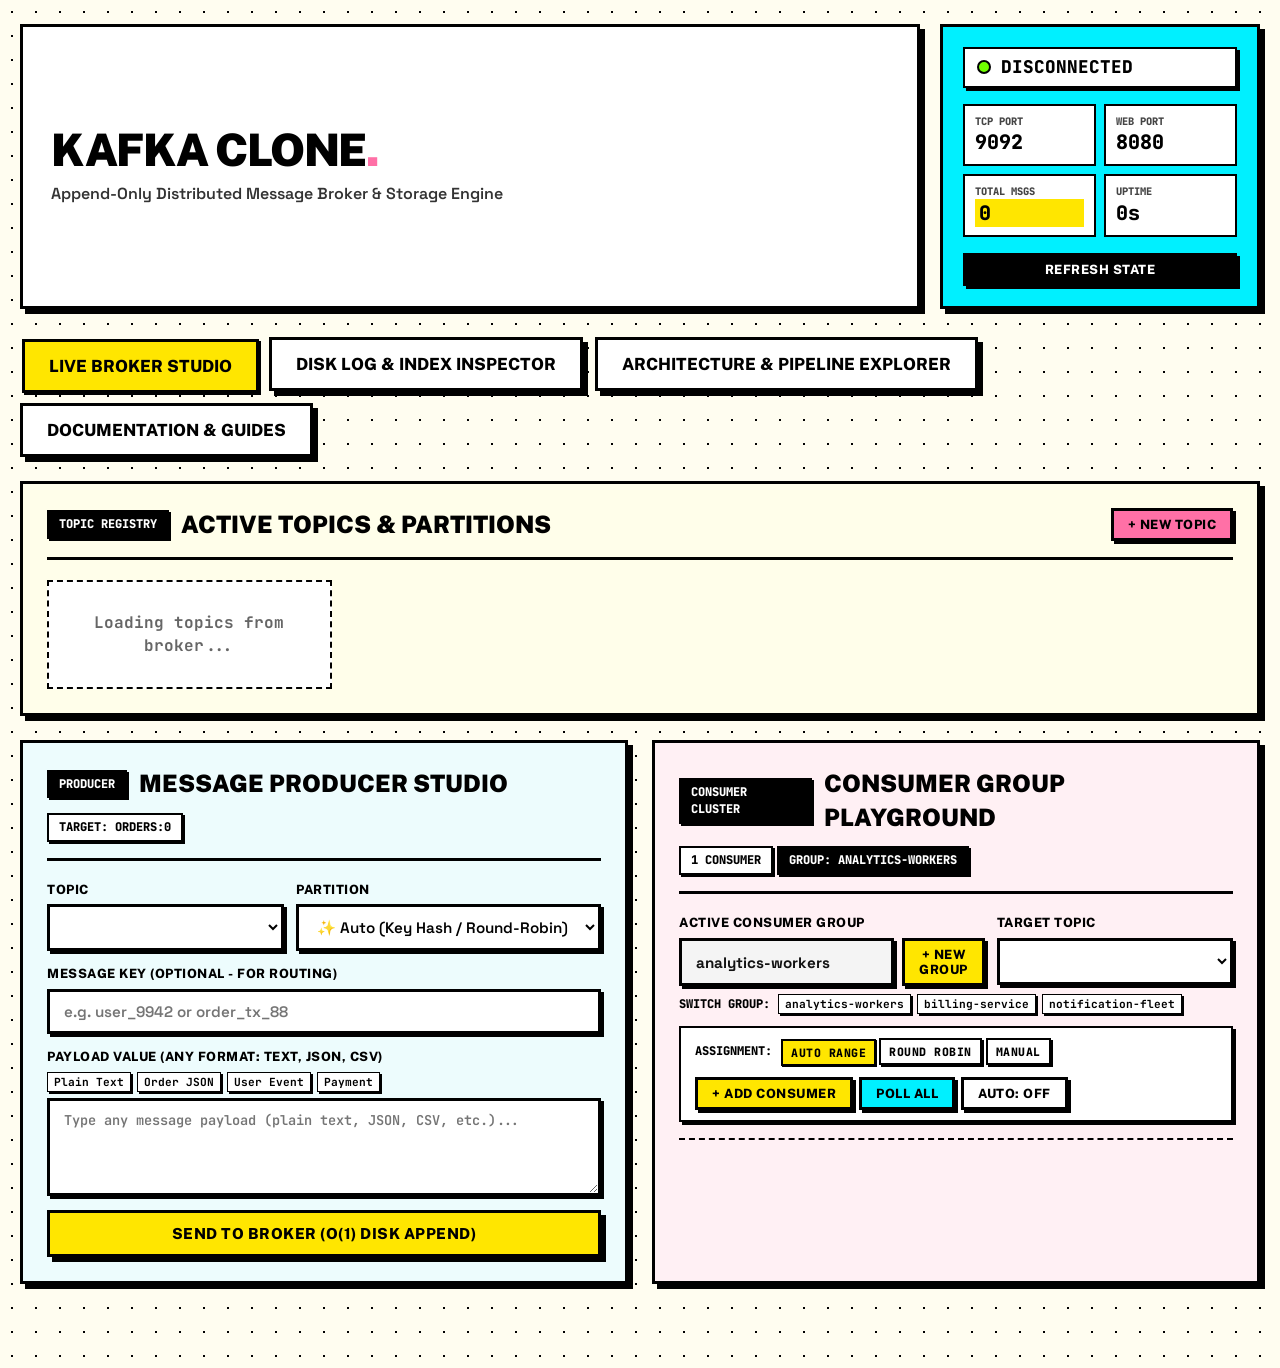
==== commit 9d8dce72: "fixes: a lot of fixes and changes" ====
--- a/web/index.html
+++ b/web/index.html
@@ -100,6 +100,7 @@
                             <div class="form-group">
                                 <label for="prodPartitionSelect">PARTITION</label>
                                 <select id="prodPartitionSelect" class="form-input">
+                                    <option value="auto">✨ Auto (Key Hash / Round-Robin)</option>
                                     <option value="0">Partition 0</option>
                                     <option value="1">Partition 1</option>
                                     <option value="2">Partition 2</option>
@@ -114,14 +115,15 @@
 
                         <div class="form-group">
                             <div class="label-with-actions">
-                                <label for="prodValueInput">PAYLOAD VALUE (TEXT OR JSON)</label>
+                                <label for="prodValueInput">PAYLOAD VALUE (ANY FORMAT: TEXT, JSON, CSV)</label>
                                 <div class="template-chips">
+                                    <button type="button" class="chip" data-tpl="text">Plain Text</button>
                                     <button type="button" class="chip" data-tpl="order">Order JSON</button>
                                     <button type="button" class="chip" data-tpl="user">User Event</button>
                                     <button type="button" class="chip" data-tpl="payment">Payment</button>
                                 </div>
                             </div>
-                            <textarea id="prodValueInput" class="form-input code-input" rows="4" placeholder="Type message payload..."></textarea>
+                            <textarea id="prodValueInput" class="form-input code-input" rows="4" placeholder="Type any message payload (plain text, JSON, CSV, etc.)..."></textarea>
                         </div>
 
                         <button type="submit" class="btn btn-block btn-yellow" id="produceSubmitBtn">
@@ -144,62 +146,63 @@
                     </div>
                 </div>
 
-                <!-- CONSUMER PANEL -->
+                <!-- CONSUMER PANEL (MULTI-CONSUMER GROUP CLUSTER) -->
                 <div class="panel pink-panel">
                     <div class="panel-header">
                         <div class="panel-title">
-                            <span class="pill-badge pill-black">CONSUMER</span>
+                            <span class="pill-badge pill-black">CONSUMER CLUSTER</span>
                             <h2>Consumer Group Playground</h2>
                         </div>
-                        <span class="pill-badge pill-white" id="consumerPosBadge">POS: 0</span>
-                    </div>
-
-                    <div class="consumer-controls">
+                        <div class="header-badges">
+                            <span class="pill-badge pill-white" id="consumerGroupCountBadge">1 CONSUMER</span>
+                            <span class="pill-badge pill-black" id="consumerPosBadge">GROUP: analytics-workers</span>
+                        </div>
+                    </div>
+
+                    <div class="consumer-group-toolbar">
                         <div class="form-row dual">
                             <div class="form-group">
-                                <label for="consGroupInput">GROUP ID</label>
-                                <input type="text" id="consGroupInput" class="form-input" value="analytics-workers">
+                                <label for="consGroupInput">ACTIVE CONSUMER GROUP</label>
+                                <div class="input-with-btn">
+                                    <input type="text" id="consGroupInput" class="form-input readonly-input" value="analytics-workers" readonly title="Active Consumer Group ID (switch using chips below or click + NEW GROUP)">
+                                    <button type="button" class="btn btn-sm btn-yellow" id="openCreateGroupModalBtn">+ NEW GROUP</button>
+                                </div>
                             </div>
                             <div class="form-group">
-                                <label for="consTopicSelect">TOPIC</label>
+                                <label for="consTopicSelect">TARGET TOPIC</label>
                                 <select id="consTopicSelect" class="form-input"></select>
                             </div>
                         </div>
 
-                        <div class="form-row dual">
-                            <div class="form-group">
-                                <label for="consPartSelect">PARTITION</label>
-                                <select id="consPartSelect" class="form-input">
-                                    <option value="0">Partition 0</option>
-                                    <option value="1">Partition 1</option>
-                                    <option value="2">Partition 2</option>
-                                </select>
-                            </div>
-                            <div class="form-group">
-                                <label for="consSeekInput">SEEK OFFSET</label>
-                                <div class="input-with-btn">
-                                    <input type="number" id="consSeekInput" class="form-input" value="0" min="0">
-                                    <button class="btn btn-sm btn-black" id="consSeekBtn">SEEK</button>
+                        <div class="group-chips-row">
+                            <span class="dim text-xs">SWITCH GROUP:</span>
+                            <div id="groupChipsContainer" class="group-chips-list">
+                                <!-- Dynamically populated group chips -->
+                            </div>
+                        </div>
+
+                        <!-- PARTITION ASSIGNMENT STRATEGY & CLUSTER CONTROLS -->
+                        <div class="cluster-config-bar">
+                            <div class="strategy-selector">
+                                <span class="strategy-label text-xs">ASSIGNMENT:</span>
+                                <div class="btn-group-sm">
+                                    <button type="button" class="btn btn-xs btn-white active" id="stratRangeBtn" title="Evenly divides contiguous partition ranges">AUTO RANGE</button>
+                                    <button type="button" class="btn btn-xs btn-white" id="stratRoundRobinBtn" title="Rotates partitions round-robin among consumers">ROUND ROBIN</button>
+                                    <button type="button" class="btn btn-xs btn-white" id="stratManualBtn" title="Manually assign partitions with checkboxes">MANUAL</button>
                                 </div>
                             </div>
-                        </div>
-
-                        <div class="action-btn-row">
-                            <button class="btn btn-cyan flex-1" id="pollMessagesBtn">POLL (NEXT 10)</button>
-                            <button class="btn btn-lime flex-1" id="commitOffsetBtn">COMMIT OFFSET</button>
-                            <button class="btn btn-white" id="toggleAutoPollBtn">AUTO: OFF</button>
-                        </div>
-                    </div>
-
-                    <!-- CONSUMED RECORDS LIST -->
-                    <div class="feed-container">
-                        <div class="feed-header">
-                            <span>POLL BUFFER (<span id="pollCount">0</span> RECORDS)</span>
-                            <button class="clean-link" id="clearPollBtn">Clear Buffer</button>
-                        </div>
-                        <div id="consumedRecordsList" class="records-stream">
-                            <div class="empty-state">No records polled yet. Click [POLL (NEXT 10)] above.</div>
-                        </div>
+
+                            <div class="cluster-actions">
+                                <button type="button" class="btn btn-sm btn-yellow" id="addConsumerInstanceBtn">+ ADD CONSUMER</button>
+                                <button type="button" class="btn btn-sm btn-cyan" id="pollAllConsumersBtn">POLL ALL</button>
+                                <button type="button" class="btn btn-sm btn-white" id="toggleAutoPollAllBtn">AUTO: OFF</button>
+                            </div>
+                        </div>
+                    </div>
+
+                    <!-- CONSUMER INSTANCES CLUSTER CONTAINER -->
+                    <div id="consumerInstancesContainer" class="consumer-instances-list">
+                        <!-- Dynamically rendered consumer instance cards -->
                     </div>
                 </div>
             </div>
@@ -288,10 +291,9 @@
                         <h2>End-to-End Pipeline & Code Architecture</h2>
                     </div>
                     <div class="pipeline-tab-toggles">
-                        <button class="pill-toggle active" data-flow="produce">1. PRODUCE FLOW</button>
-                        <button class="pill-toggle" data-flow="storage">2. COMMIT LOG & INDEX</button>
-                        <button class="pill-toggle" data-flow="fetch">3. FETCH (CONSUME) FLOW</button>
-                        <button class="pill-toggle" data-flow="commit">4. OFFSET COMMIT FLOW</button>
+                        <button class="pill-toggle active" data-flow="producer">1. PRODUCER (HOW IT PRODUCES)</button>
+                        <button class="pill-toggle" data-flow="broker">2. BROKER (HOW IT SAVES)</button>
+                        <button class="pill-toggle" data-flow="consumer">3. CONSUMER (HOW IT CONSUMES)</button>
                     </div>
                 </div>
 
@@ -306,11 +308,14 @@
                 <div class="pipeline-detail-card" id="pipelineDetailCard">
                     <div class="detail-header">
                         <span class="pill-badge pill-yellow" id="detailStepNum">STEP 1</span>
-                        <h3 id="detailStepTitle">Producer Client Dispatches TCP Request</h3>
-                    </div>
-                    <p id="detailStepDesc" class="detail-description">
-                        The client creates a Message payload, encapsulates it into a ProduceRequest with topic and partition, prefixes it with a 4-byte big-endian frame length, and writes to the TCP socket.
-                    </p>
+                        <h3 id="detailStepTitle">Producer Routes & Packages Message</h3>
+                    </div>
+
+                    <div class="pipeline-explainer-box" style="background: #FFFDF8;">
+                        <div class="explainer-badge pill-black">EXPLANATION</div>
+                        <p id="detailStepDesc" class="explainer-text"></p>
+                    </div>
+
                     <div class="code-preview-block">
                         <div class="code-preview-header">
                             <span id="detailCodeFile">src/client/Producer.java</span>
@@ -418,6 +423,55 @@
                 </form>
             </div>
         </div>
+
+        <!-- CREATE CONSUMER GROUP MODAL -->
+        <div id="createGroupModal" class="modal-overlay hidden">
+            <div class="modal-card">
+                <div class="modal-header">
+                    <h3>CREATE NEW CONSUMER GROUP</h3>
+                    <button class="close-modal-btn" id="closeGroupModalBtn">&times;</button>
+                </div>
+                <form id="createGroupForm">
+                    <div class="form-group">
+                        <label for="newGroupName">CONSUMER GROUP ID</label>
+                        <input type="text" id="newGroupName" class="form-input" placeholder="e.g. audit-service, billing-fleet" required autocomplete="off">
+                        <small>Consumer groups independently track read offsets in __consumer_offsets.dat.</small>
+                    </div>
+                    <div class="form-group">
+                        <label for="newGroupInstances">INITIAL CONSUMER INSTANCES</label>
+                        <input type="number" id="newGroupInstances" class="form-input" value="1" min="1" max="8">
+                        <small>Number of parallel consumers to spin up in this group.</small>
+                    </div>
+                    <div class="modal-actions">
+                        <button type="button" class="btn btn-white" id="cancelGroupModalBtn">CANCEL</button>
+                        <button type="submit" class="btn btn-yellow">CREATE & JOIN GROUP</button>
+                    </div>
+                </form>
+            </div>
+        </div>
+
+        <!-- SEEK BOUNDS WARNING MODAL -->
+        <div id="seekWarningModal" class="modal-overlay hidden">
+            <div class="modal-card">
+                <div class="modal-header">
+                    <h3 id="seekModalTitle" style="color: var(--color-pink); display: flex; align-items: center; gap: 8px;">
+                        <span>⚠️</span> OUT OF BOUNDS SEEK
+                    </h3>
+                    <button type="button" class="close-modal-btn" id="closeSeekModalBtn">&times;</button>
+                </div>
+                <div class="modal-body" style="padding: 6px 0;">
+                    <p id="seekModalMessage" style="font-size: 1rem; font-weight: 700; line-height: 1.4; margin-bottom: 12px;"></p>
+                    <div id="seekModalDetails" class="mono" style="background: var(--bg-card, #FFFDF8); border: 2px solid #000; padding: 12px; font-size: 0.82rem; margin-bottom: 14px; box-shadow: 3px 3px 0px #000; line-height: 1.6;">
+                    </div>
+                    <div style="font-size: 0.78rem; border: 2px dashed #000; padding: 10px; background: #EBF8FF; margin-bottom: 8px;">
+                        💡 <strong>Kafka Invariant:</strong> In Apache Kafka, consumer seek operations are restricted to <code>[LogStartOffset .. HighWatermark]</code>. Seeking past High Watermark attempts to read uncommitted/non-existent records.
+                    </div>
+                </div>
+                <div class="modal-actions">
+                    <button type="button" class="btn btn-yellow" id="ackSeekModalBtn">UNDERSTOOD</button>
+                </div>
+            </div>
+        </div>
     </div>
 
     <script src="app.js"></script>
--- a/web/style.css
+++ b/web/style.css
@@ -921,6 +921,49 @@
     line-height: 1.5;
 }
 
+.pipeline-explainer-box {
+    border: var(--border-w) solid var(--border-black);
+    padding: 14px 18px;
+    margin-bottom: 14px;
+    box-shadow: 4px 4px 0px #000;
+    transition: transform 0.1s ease;
+}
+
+.pipeline-explainer-box:hover {
+    transform: translate(-1px, -1px);
+    box-shadow: 5px 5px 0px #000;
+}
+
+.plain-english-box {
+    background: #F4FFEB;
+}
+
+.tech-box {
+    background: #EBF8FF;
+}
+
+.interview-box {
+    background: #FFFDF0;
+}
+
+.explainer-badge {
+    display: inline-block;
+    padding: 3px 8px;
+    font-size: 0.72rem;
+    font-weight: 900;
+    margin-bottom: 8px;
+    border: 2px solid #000;
+    box-shadow: 2px 2px 0px #000;
+}
+
+.explainer-text {
+    font-size: 0.95rem;
+    font-weight: 600;
+    line-height: 1.6;
+    margin: 0;
+    color: #18181B;
+}
+
 .code-preview-block {
     border: var(--border-w) solid var(--border-black);
     box-shadow: 4px 4px 0px #000;
@@ -1252,3 +1295,342 @@
     box-shadow: 3px 3px 0px #000;
     font-weight: 600;
 }
+
+/* ==========================================================
+   MULTI-CONSUMER CLUSTER & ADVANCED PARTITIONING STYLES
+   ========================================================== */
+
+.consumer-group-toolbar {
+    margin-bottom: 16px;
+    border-bottom: 2px dashed #000;
+    padding-bottom: 16px;
+}
+
+.group-chips-row {
+    display: flex;
+    align-items: center;
+    gap: 8px;
+    margin-top: 8px;
+    margin-bottom: 12px;
+    flex-wrap: wrap;
+}
+
+.group-chips-list {
+    display: inline-flex;
+    align-items: center;
+    gap: 6px;
+    flex-wrap: wrap;
+}
+
+.group-chip-add {
+    background: #00F0FF;
+    border: 2px solid #000;
+    box-shadow: 2px 2px 0px #000;
+    padding: 3px 10px;
+    font-family: var(--font-mono);
+    font-size: 0.75rem;
+    font-weight: 800;
+    cursor: pointer;
+    transition: all 0.1s ease;
+}
+
+.group-chip-add:hover {
+    background: #FFE600;
+    transform: translate(1px, 1px);
+    box-shadow: 1px 1px 0px #000;
+}
+
+.readonly-input {
+    background: #F4F4F4 !important;
+    cursor: default !important;
+    font-weight: 800 !important;
+    color: #121212 !important;
+    user-select: all;
+}
+
+.text-xs {
+    font-size: 0.75rem;
+    font-weight: 800;
+    font-family: var(--font-mono);
+}
+
+.cluster-config-bar {
+    display: flex;
+    justify-content: space-between;
+    align-items: center;
+    gap: 12px;
+    background: #FFF;
+    border: 2px solid #000;
+    box-shadow: 3px 3px 0px #000;
+    padding: 10px 14px;
+    margin-top: 10px;
+    flex-wrap: wrap;
+}
+
+.strategy-selector {
+    display: flex;
+    align-items: center;
+    gap: 8px;
+    flex-wrap: wrap;
+}
+
+.btn-group-sm {
+    display: inline-flex;
+    gap: 4px;
+}
+
+.btn-xs {
+    padding: 4px 8px;
+    font-size: 0.72rem;
+    font-weight: 800;
+    border: 2px solid #000;
+    box-shadow: 2px 2px 0px #000;
+    cursor: pointer;
+    font-family: var(--font-mono);
+    text-transform: uppercase;
+}
+
+.btn-xs.active {
+    background: var(--color-yellow) !important;
+    transform: translate(1px, 1px);
+    box-shadow: 1px 1px 0px #000;
+}
+
+.cluster-actions {
+    display: flex;
+    align-items: center;
+    gap: 6px;
+    flex-wrap: wrap;
+}
+
+.consumer-instances-list {
+    display: flex;
+    flex-direction: column;
+    gap: 14px;
+    max-height: 580px;
+    overflow-y: auto;
+    padding-right: 4px;
+}
+
+.consumer-instance-card {
+    background: #FFF;
+    border: 3px solid #000;
+    box-shadow: 4px 4px 0px #000;
+    padding: 14px;
+    transition: transform 0.1s ease;
+}
+
+.consumer-instance-card:hover {
+    box-shadow: 5px 5px 0px #000;
+}
+
+.consumer-card-header {
+    display: flex;
+    justify-content: space-between;
+    align-items: center;
+    gap: 10px;
+    margin-bottom: 10px;
+    flex-wrap: wrap;
+}
+
+.consumer-identity {
+    display: flex;
+    align-items: center;
+    gap: 8px;
+}
+
+.consumer-status-dot {
+    width: 10px;
+    height: 10px;
+    border-radius: 50%;
+    background: #00E676;
+    border: 1.5px solid #000;
+    display: inline-block;
+}
+
+.consumer-status-dot.idle {
+    background: #FFD600;
+}
+
+.consumer-name {
+    font-weight: 800;
+    font-family: var(--font-mono);
+    font-size: 0.95rem;
+}
+
+.consumer-card-actions {
+    display: flex;
+    align-items: center;
+    gap: 6px;
+    flex-wrap: wrap;
+}
+
+.assigned-partitions-bar {
+    background: #F8F9FA;
+    border: 2px solid #000;
+    padding: 8px 12px;
+    margin-bottom: 10px;
+    display: flex;
+    align-items: center;
+    justify-content: space-between;
+    gap: 8px;
+    flex-wrap: wrap;
+}
+
+.partition-assignment-chips {
+    display: flex;
+    gap: 6px;
+    flex-wrap: wrap;
+}
+
+.part-chk-label {
+    display: inline-flex;
+    align-items: center;
+    gap: 4px;
+    font-family: var(--font-mono);
+    font-size: 0.75rem;
+    font-weight: 800;
+    background: #FFF;
+    border: 1.5px solid #000;
+    padding: 2px 6px;
+    cursor: pointer;
+    transition: all 0.1s ease;
+    user-select: none;
+}
+
+.part-chk-label:hover:not(.disabled) {
+    background: #FFFDD0;
+}
+
+.part-chk-label.active-chk {
+    background: #FFE600;
+}
+
+.part-chk-label.disabled {
+    background: #E5E5E5;
+    color: #888;
+    border-color: #999;
+    border-style: dashed;
+    cursor: not-allowed;
+    opacity: 0.7;
+}
+
+.part-chk-label input {
+    cursor: pointer;
+}
+
+.part-chk-label.disabled input {
+    cursor: not-allowed;
+    pointer-events: none;
+}
+
+.part-chk-label .owner-tag {
+    font-size: 0.65rem;
+    background: #121212;
+    color: #FFF;
+    padding: 0 4px;
+    font-weight: 700;
+    border-radius: 2px;
+}
+
+.partition-lag-row {
+    display: flex;
+    flex-direction: column;
+    gap: 6px;
+    margin-bottom: 10px;
+}
+
+.part-lag-item {
+    display: flex;
+    justify-content: space-between;
+    align-items: center;
+    background: #FFFEEA;
+    border: 1.5px solid #000;
+    padding: 4px 8px;
+    font-family: var(--font-mono);
+    font-size: 0.78rem;
+    font-weight: 700;
+    flex-wrap: wrap;
+    gap: 6px;
+}
+
+.part-lag-item .lag-badge {
+    background: #000;
+    color: #FFF;
+    padding: 1px 6px;
+    font-size: 0.7rem;
+    border-radius: 2px;
+}
+
+.part-lag-item .lag-badge.has-lag {
+    background: #FF0055;
+    color: #FFF;
+}
+
+.part-seek-box {
+    display: inline-flex;
+    align-items: center;
+    gap: 4px;
+}
+
+.part-seek-input {
+    width: 55px;
+    padding: 2px 4px;
+    border: 1.5px solid #000;
+    font-family: var(--font-mono);
+    font-size: 0.75rem;
+    font-weight: 800;
+}
+
+.instance-feed-container {
+    background: #F5F5F5;
+    border: 2px solid #000;
+    padding: 8px 10px;
+}
+
+.instance-records-list {
+    max-height: 180px;
+    overflow-y: auto;
+    display: flex;
+    flex-direction: column;
+    gap: 6px;
+    margin-top: 6px;
+}
+
+.instance-record-item {
+    background: #FFF;
+    border: 1.5px solid #000;
+    padding: 6px 8px;
+    font-family: var(--font-mono);
+    font-size: 0.78rem;
+    display: flex;
+    justify-content: space-between;
+    align-items: flex-start;
+    gap: 8px;
+}
+
+.record-content-box {
+    display: flex;
+    flex-direction: column;
+    gap: 4px;
+    flex: 1;
+    min-width: 0;
+}
+
+.record-header-meta {
+    display: flex;
+    align-items: center;
+    gap: 6px;
+}
+
+.record-val {
+    white-space: pre-wrap;
+    word-break: break-word;
+    font-size: 0.74rem;
+    background: #FAFAFA;
+    border: 1px solid #E0E0E0;
+    padding: 3px 6px;
+    border-radius: 2px;
+    max-height: 90px;
+    overflow-y: auto;
+}
